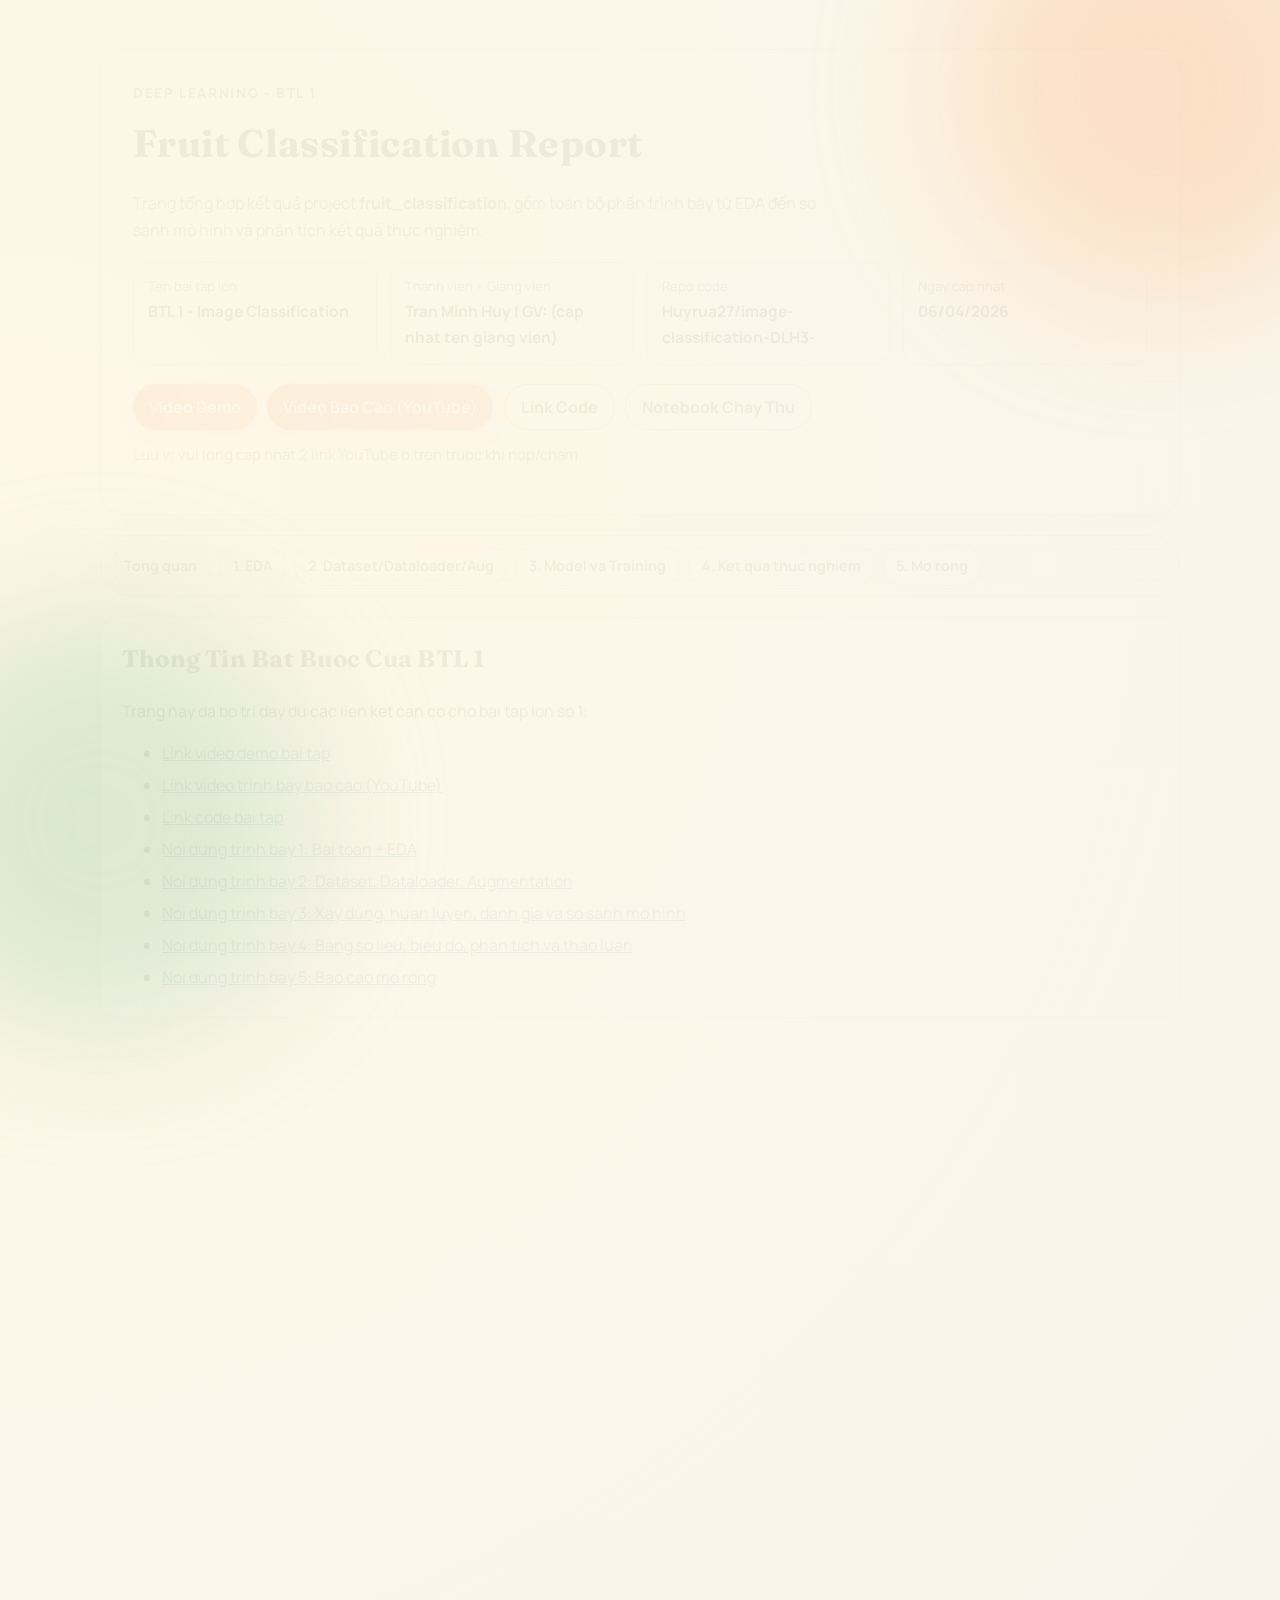
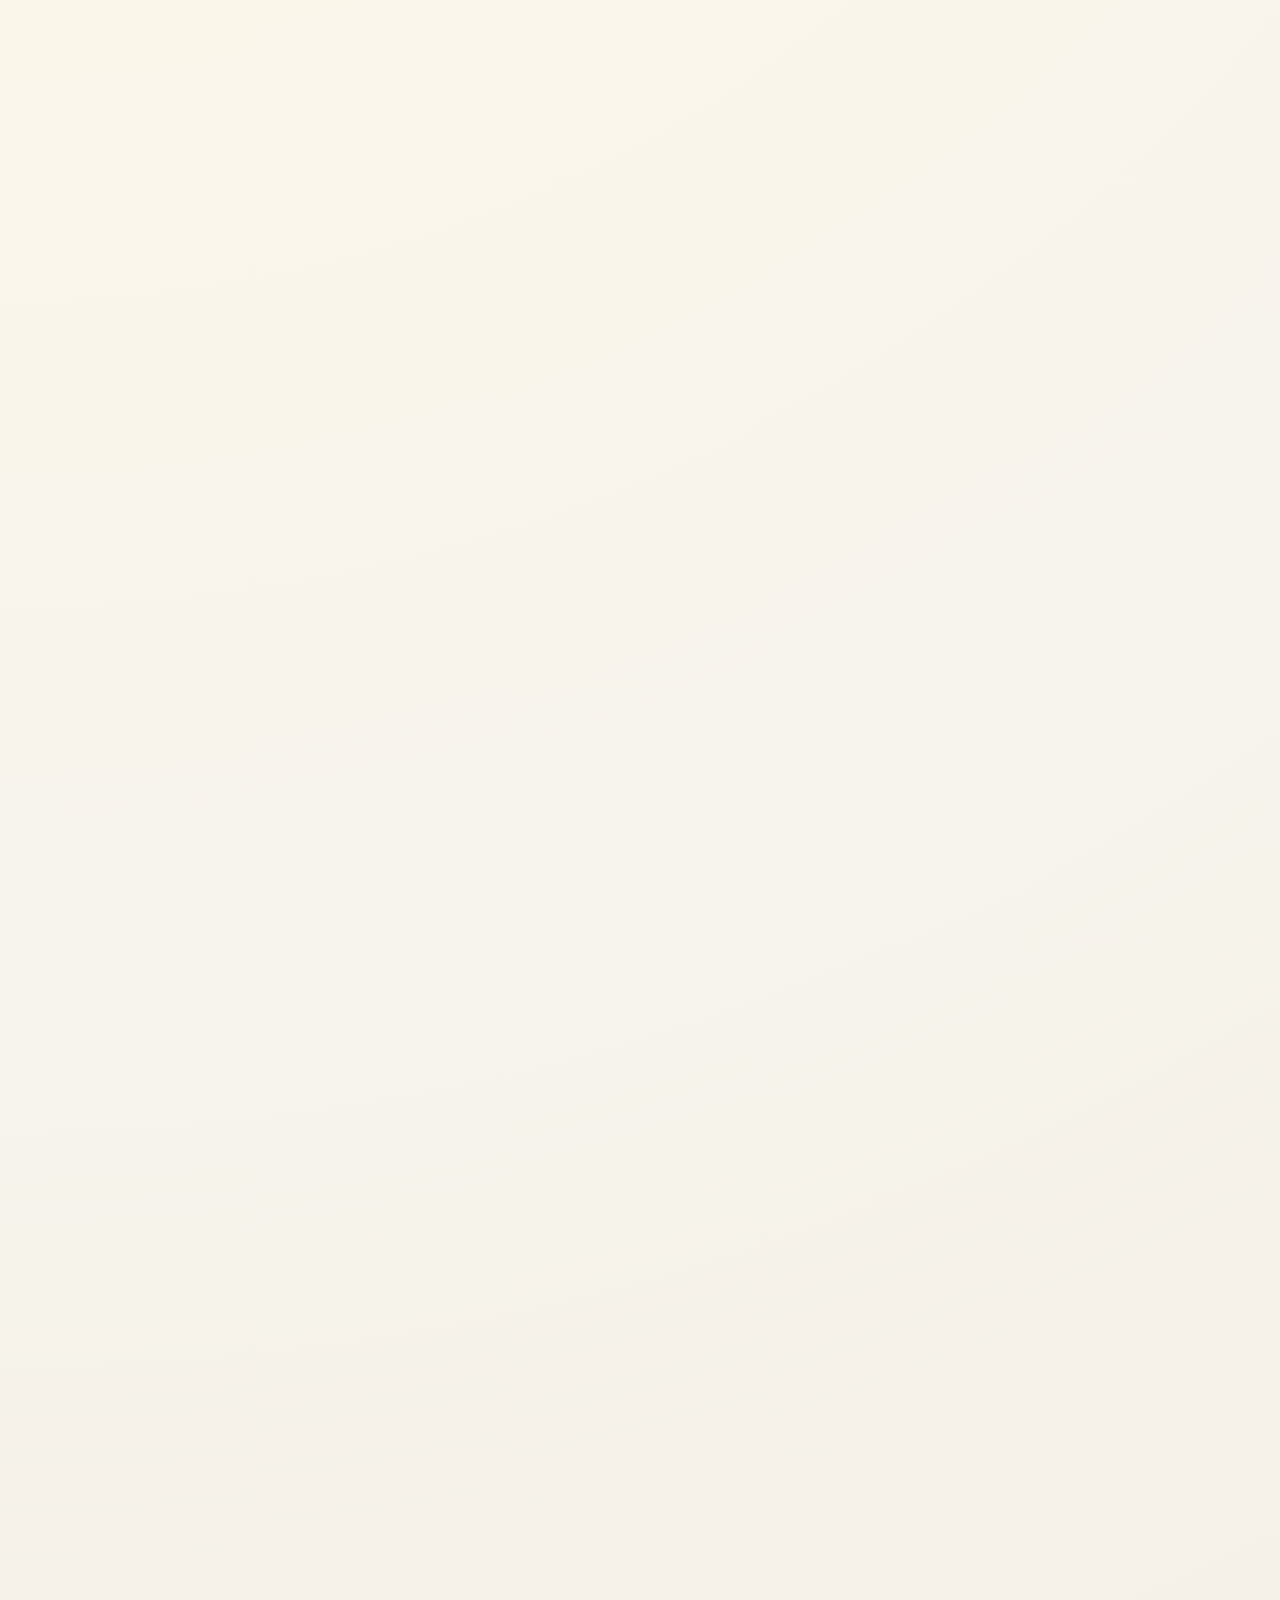
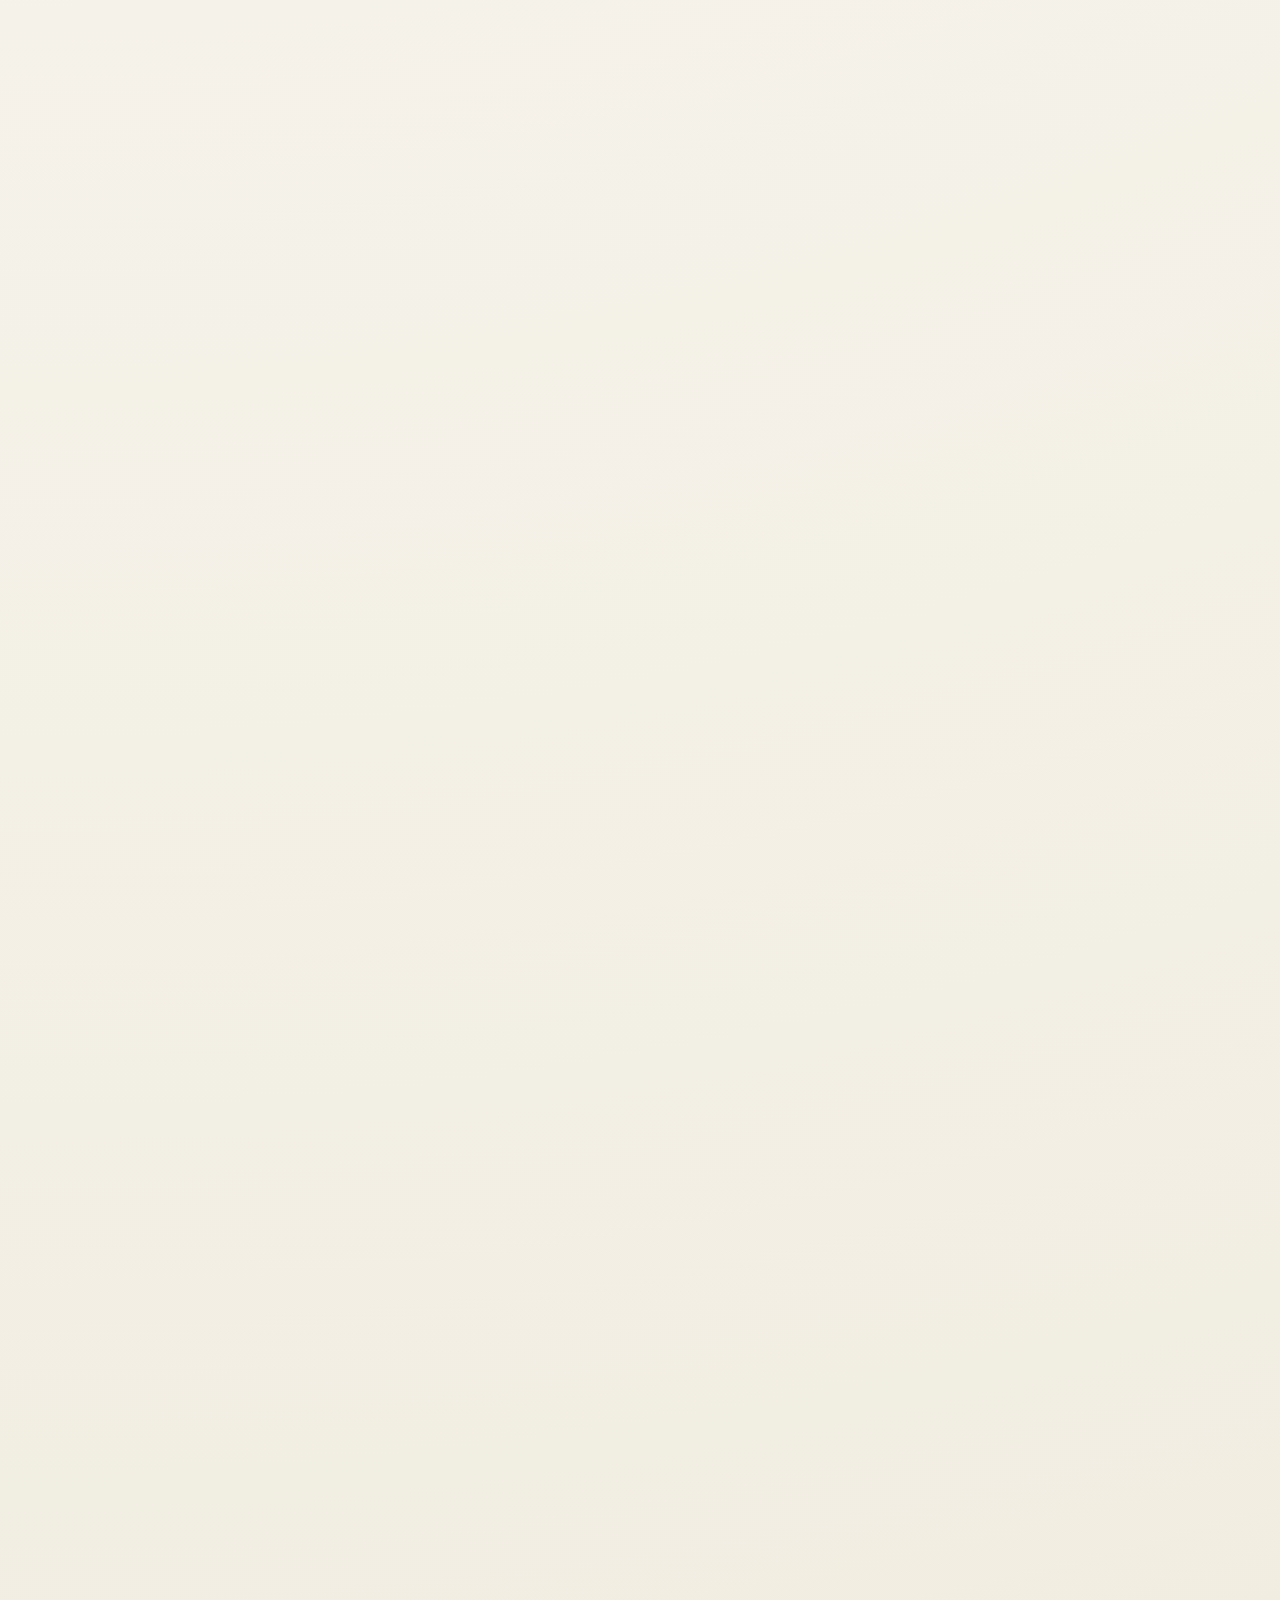
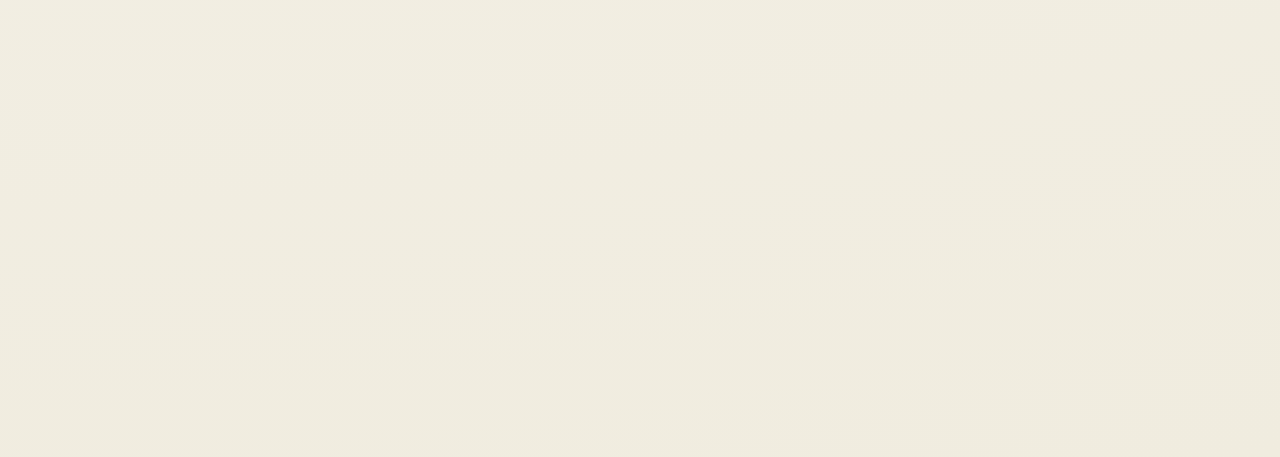
==== DL_page/index.html @ 6369432c "Update project files and pages (exclude data)" ====
<!doctype html>
<html lang="vi">
<head>
  <meta charset="utf-8">
  <meta name="viewport" content="width=device-width, initial-scale=1">
  <title>DL Page</title>
  <meta http-equiv="refresh" content="0; url=assignment1_image.html">
</head>
<body>
  <p>Dang chuyen den Assignment 1... Neu khong tu dong chuyen, bam vao <a href="assignment1_image.html">day</a>.</p>
</body>
</html>
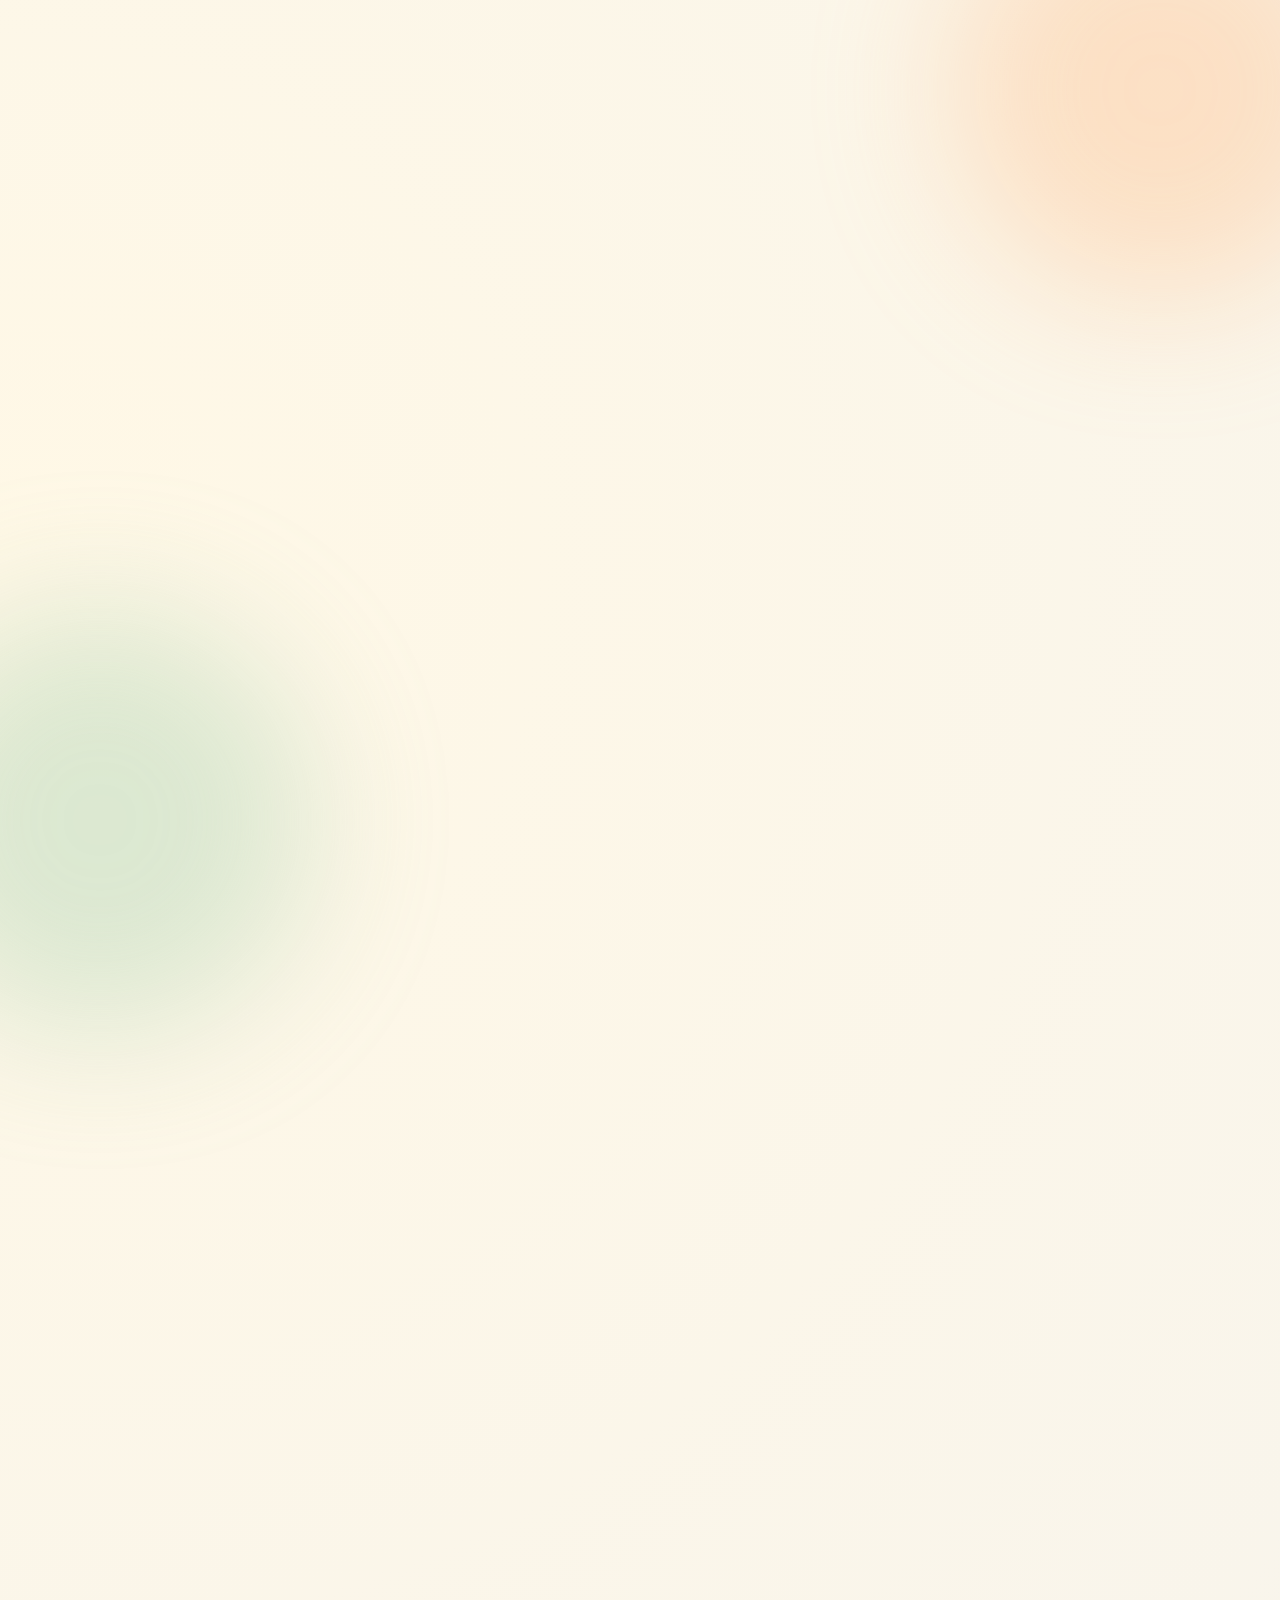
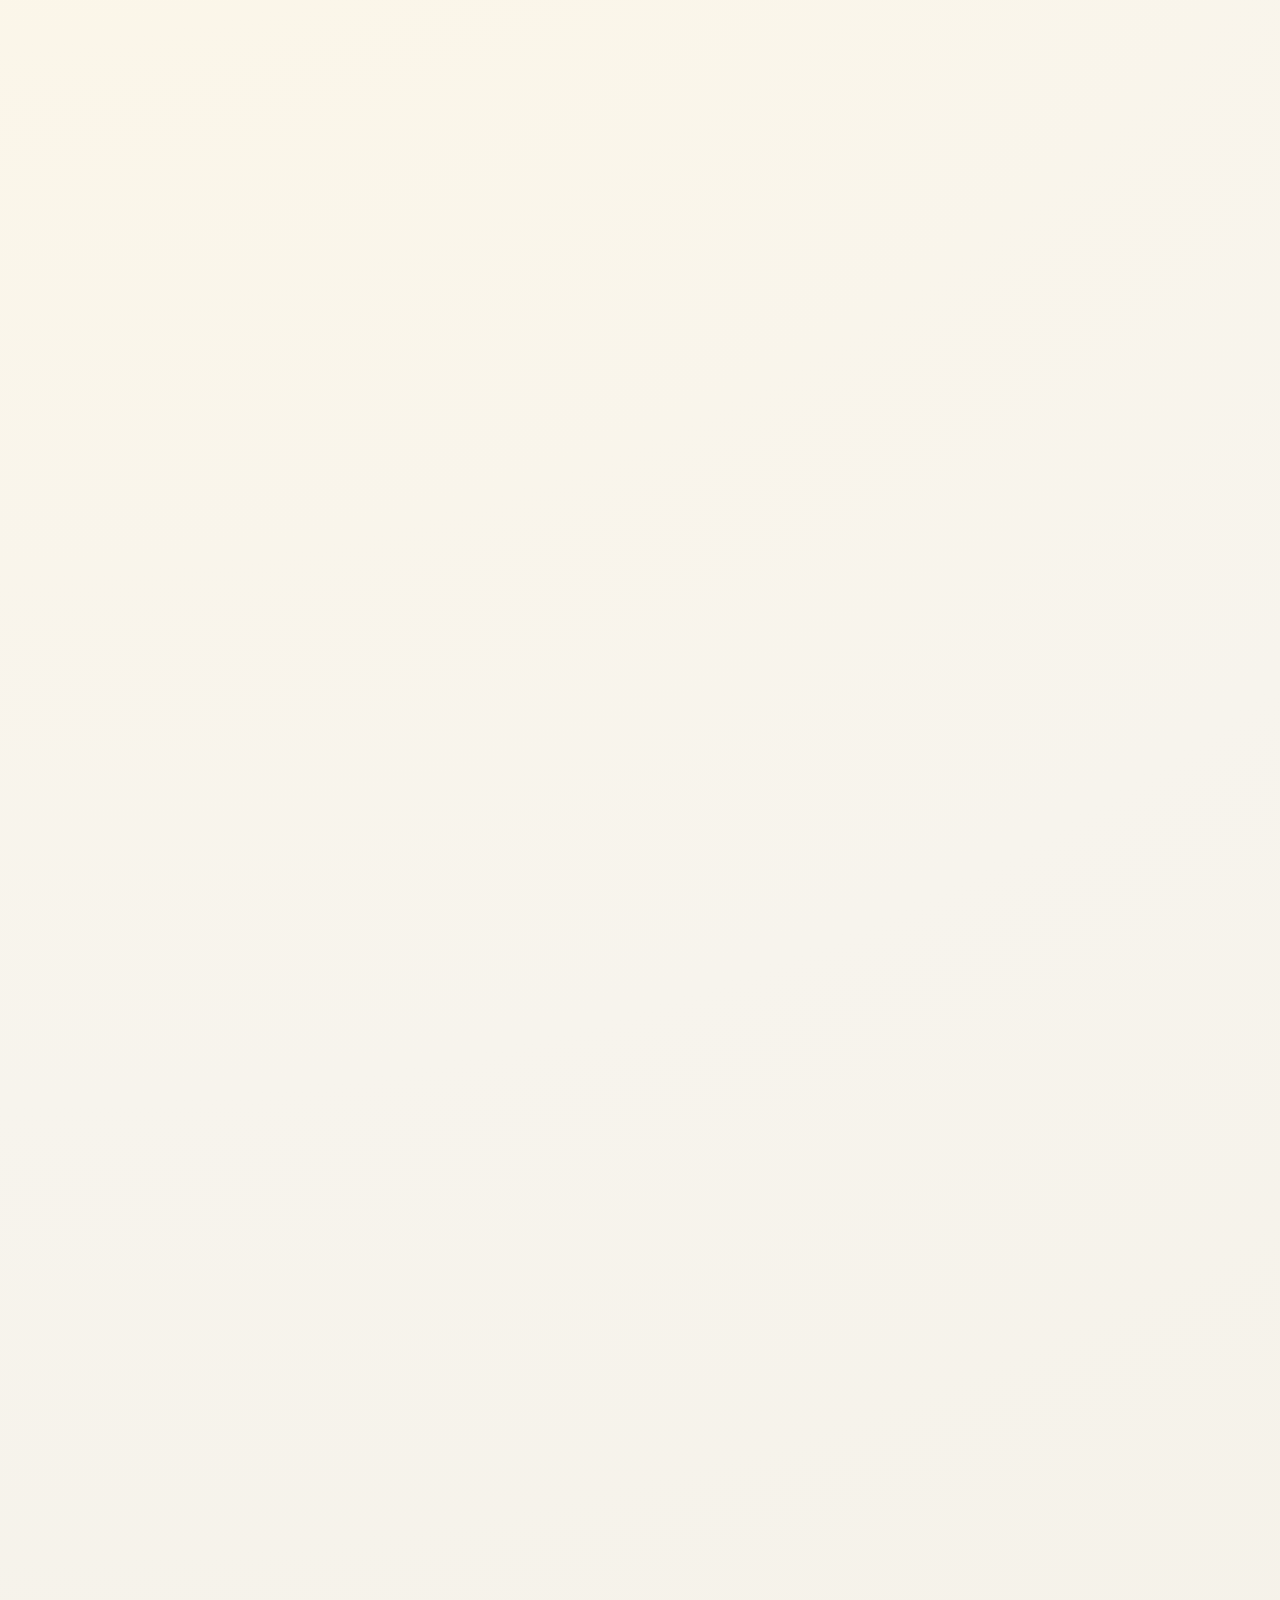
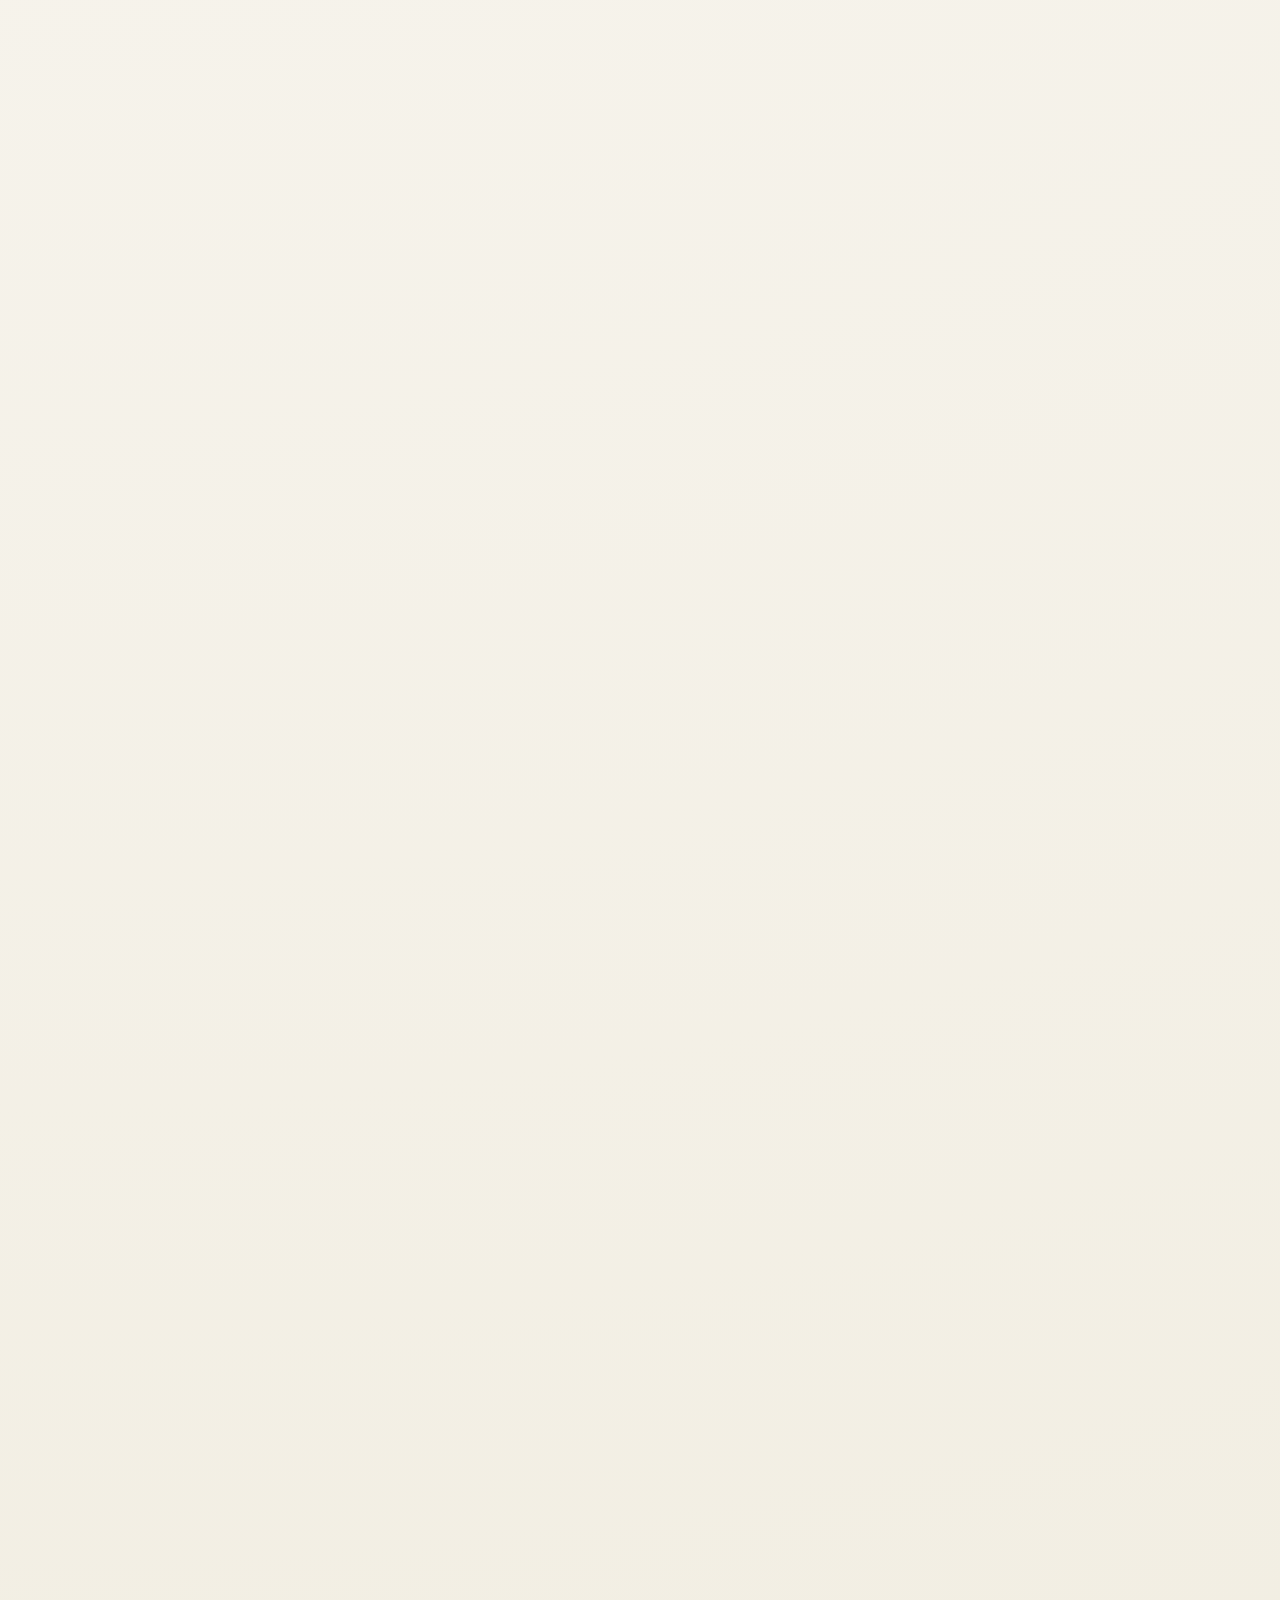
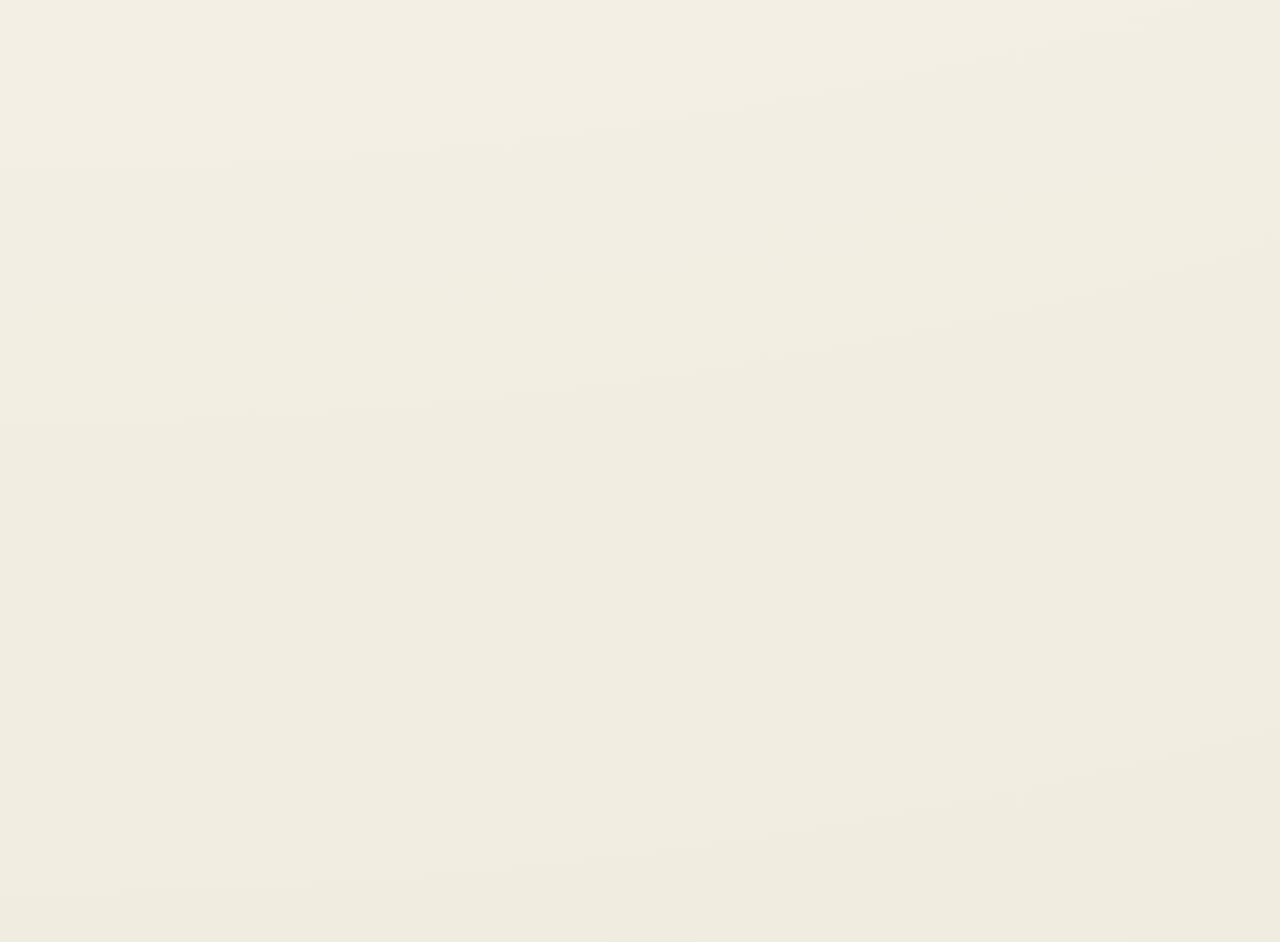
==== commit c4dd1475: "English GitHub Pages report, metric highlights, and bundled assets" ====
--- a/DL_page/index.html
+++ b/DL_page/index.html
@@ -1,5 +1,5 @@
 <!doctype html>
-<html lang="vi">
+<html lang="en">
 <head>
   <meta charset="utf-8">
   <meta name="viewport" content="width=device-width, initial-scale=1">
@@ -7,6 +7,6 @@
   <meta http-equiv="refresh" content="0; url=assignment1_image.html">
 </head>
 <body>
-  <p>Dang chuyen den Assignment 1... Neu khong tu dong chuyen, bam vao <a href="assignment1_image.html">day</a>.</p>
+  <p>Redirecting to Assignment 1... If it does not redirect automatically, click <a href="assignment1_image.html">here</a>.</p>
 </body>
 </html>
